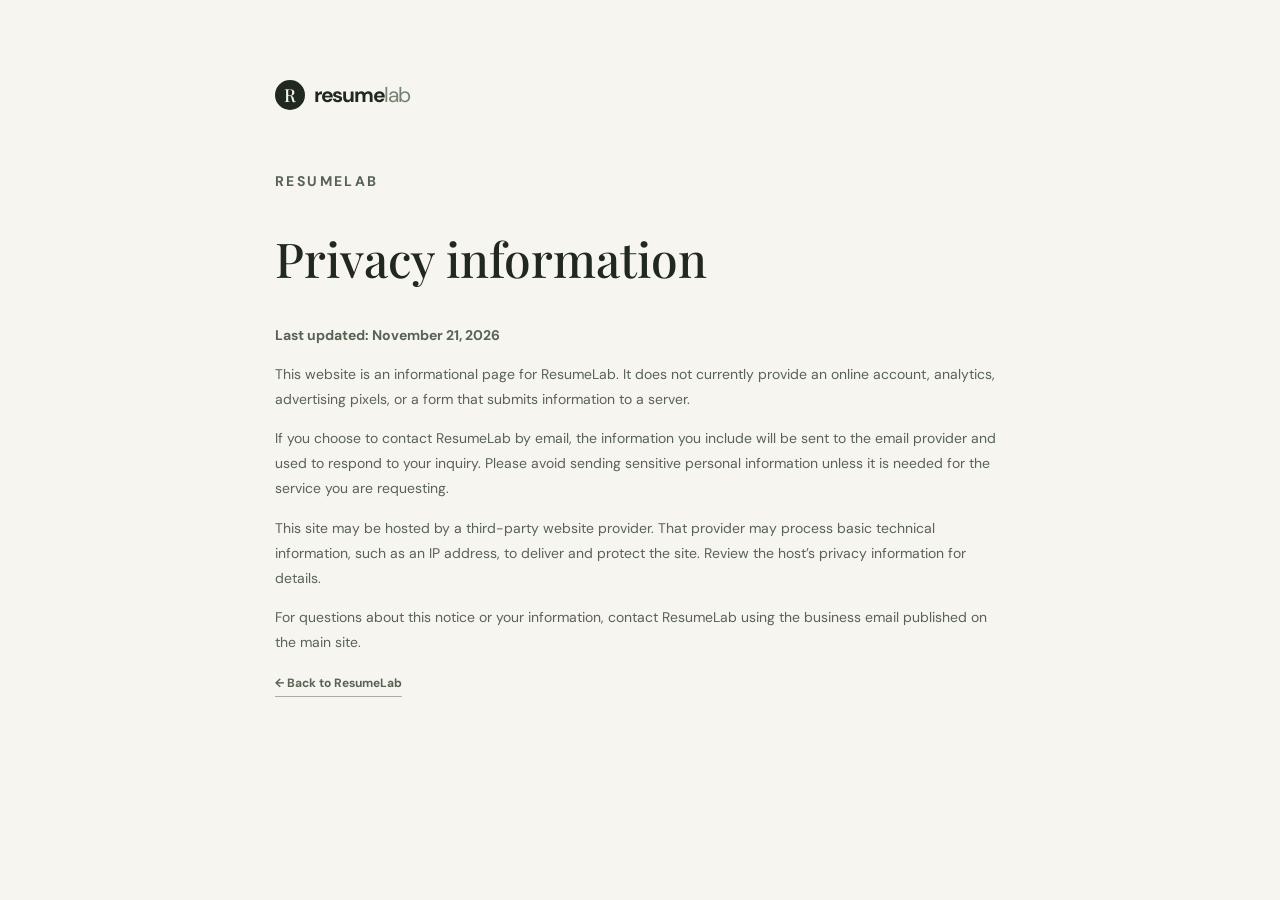
==== privacy.html @ 33723862 "Add files via upload" ====
﻿<!doctype html><html lang="en"><head><meta charset="utf-8"><meta name="viewport" content="width=device-width, initial-scale=1"><meta name="description" content="ResumeLab privacy information"><title>Privacy — ResumeLab</title><link rel="stylesheet" href="styles.css"></head><body><main class="privacy-page"><a class="brand" href="index.html"><span class="brand-mark">R</span><span>resume<span class="brand-light">lab</span></span></a><p class="eyebrow">RESUMELAB</p><h1>Privacy information</h1><p><strong>Last updated: November 21, 2026</strong></p><p>This website is an informational page for ResumeLab. It does not currently provide an online account, analytics, advertising pixels, or a form that submits information to a server.</p><p>If you choose to contact ResumeLab by email, the information you include will be sent to the email provider and used to respond to your inquiry. Please avoid sending sensitive personal information unless it is needed for the service you are requesting.</p><p>This site may be hosted by a third-party website provider. That provider may process basic technical information, such as an IP address, to deliver and protect the site. Review the host’s privacy information for details.</p><p>For questions about this notice or your information, contact ResumeLab using the business email published on the main site.</p><p><a class="text-link" href="index.html">← Back to ResumeLab</a></p></main></body></html>
---- styles.css ----
﻿@import url('https://fonts.googleapis.com/css2?family=DM+Sans:wght@400;500;600;700&family=Playfair+Display:ital,wght@0,500;0,600;0,700;1,500;1,600&display=swap');
:root{--ink:#202820;--muted:#657065;--cream:#f7f5f0;--paper:#fffefa;--green:#d9e7d3;--lime:#b9d66d;--orange:#e77b50;--line:#deded5}*{box-sizing:border-box}html{scroll-behavior:smooth}body{margin:0;background:var(--cream);color:var(--ink);font-family:'DM Sans',sans-serif}a{color:inherit;text-decoration:none}.site-header{height:82px;padding:0 8%;display:flex;align-items:center;justify-content:space-between;border-bottom:1px solid rgba(32,40,32,.09)}.brand{font-weight:700;letter-spacing:-.06em;font-size:21px;display:inline-flex;align-items:center;gap:9px}.brand-light{font-weight:400;color:#758271}.brand-mark{height:30px;width:30px;border-radius:50%;display:grid;place-items:center;background:var(--ink);color:var(--cream);font-family:'Playfair Display',serif;font-size:18px;font-weight:500;letter-spacing:0}.site-header nav{display:flex;align-items:center;gap:34px;font-size:12px;font-weight:600}.site-header nav a:not(.nav-cta){color:#555f53}.nav-cta{padding:12px 17px;border:1px solid var(--ink);border-radius:99px}.nav-cta span{margin-left:9px}.hero{min-height:620px;padding:70px 10% 74px;display:grid;grid-template-columns:1fr 1fr;align-items:center;gap:6%}.eyebrow{font-size:10px;letter-spacing:.17em;font-weight:700;color:#70796a}.eyebrow-dot{display:inline-block;width:7px;height:7px;background:var(--orange);border-radius:50%;margin-right:8px}.hero h1,.section h2,.process h2,.about h2,.contact h2{font-family:'Playfair Display',serif;font-weight:500;letter-spacing:-.04em;line-height:1.07}.hero h1{font-size:clamp(54px,6vw,82px);margin:24px 0}.hero h1 em,.section h2 em,.process h2 em,.about h2 em,.contact h2 em,.about-quote em{font-weight:500;color:#81936d}.hero-text{max-width:420px;font-size:15px;line-height:1.8;color:var(--muted)}.hero-actions{display:flex;align-items:center;gap:24px;margin-top:30px}.button{display:inline-flex;align-items:center;gap:26px;padding:15px 20px;border-radius:3px;font-size:12px;font-weight:700}.button-dark{background:var(--ink);color:white}.button span{font-size:17px}.text-link{font-size:12px;font-weight:700;border-bottom:1px solid #a9ae9f;padding-bottom:5px}.text-link span{margin-left:9px}.hero-note{display:flex;gap:13px;align-items:center;margin-top:57px;font-size:11px;line-height:1.5;color:#788070}.note-star{font-size:25px;color:var(--orange)}.hero-art{height:460px;background:#e7ebdf;position:relative;overflow:hidden;display:grid;place-items:center}.sun{width:250px;height:250px;border-radius:50%;background:#d3dfc7;position:absolute;top:42px;right:42px}.orbit{position:absolute;border:1px solid rgba(93,115,79,.25);border-radius:50%;width:370px;height:370px}.orbit-two{width:430px;height:430px}.paper{position:relative;width:245px;height:335px;background:var(--paper);box-shadow:0 18px 40px #34452b22;padding:22px;transform:rotate(-5deg);z-index:1}.paper-top{display:flex;justify-content:space-between;align-items:center}.paper-logo{font-family:'Playfair Display';color:#849273;font-weight:700;font-size:15px}.paper-label{font-size:6px;letter-spacing:.16em;color:#87907e}.paper-avatar{margin-top:24px;width:32px;height:32px;background:#dce6d4;border-radius:50%}.paper-name{width:105px;height:9px;background:#33402f;margin-top:11px}.paper-line{height:4px;width:100%;background:#e7e8e1;margin-top:8px}.paper-line.line-short{width:57%;margin-top:8px}.paper-line.line-mid{width:76%}.paper-section{font-size:7px;letter-spacing:.14em;color:#839078;margin-top:20px;font-weight:700}.paper-tag{position:absolute;bottom:19px;font-size:7px;letter-spacing:.1em;color:#849273}.paper-tag span{color:#db805c;margin-left:25px}.sticker{position:absolute;z-index:2;font-family:'Playfair Display',serif;font-size:13px;line-height:1.3;box-shadow:0 8px 24px #34452b1a}.sticker-top{top:70px;left:8%;padding:15px 18px;background:#f4e0d4;transform:rotate(-8deg)}.sticker-top span{color:var(--orange);margin-left:6px}.sticker-bottom{bottom:53px;right:7%;padding:16px 19px;background:var(--lime);transform:rotate(7deg)}.sticker-bottom span{margin-left:19px}.strip{height:56px;background:#dbe4d4;display:flex;align-items:center;justify-content:center;gap:5%;font-size:9px;letter-spacing:.2em;font-weight:700;color:#606d58}.strip b{color:#e17b50;font-size:14px}.section{padding:112px 10%}.services{background:var(--paper)}.section-heading{display:flex;align-items:flex-end;justify-content:space-between;margin-bottom:42px}.section h2,.process h2,.about h2{font-size:clamp(40px,4.7vw,58px);margin:13px 0 0}.service-grid{display:grid;grid-template-columns:repeat(3,1fr);border:1px solid var(--line)}.service-card{min-height:270px;padding:25px 27px;position:relative;border-right:1px solid var(--line)}.service-card:last-child{border-right:0}.card-highlight{background:#f0f3ec}.card-number{font-size:10px;color:#8b9385}.service-icon{position:absolute;right:26px;top:23px;font-size:21px;color:#839273}.service-card h3{font-family:'Playfair Display',serif;font-weight:500;font-size:23px;margin:42px 0 10px}.service-card p{font-size:12px;color:var(--muted);line-height:1.75;max-width:260px}.service-card a{position:absolute;bottom:23px;left:27px;font-size:10px;font-weight:700}.service-card a span{margin-left:12px;color:#899577}.small-note{font-size:10px;color:#81877a;margin-top:19px}.process{background:var(--ink);color:#f6f5ef;padding:100px 10%;display:grid;grid-template-columns:.9fr 1.1fr;gap:12%;align-items:center}.process .eyebrow{color:#b2bdab}.process h2 em{color:#c4d49a}.process-intro>p:not(.eyebrow){font-size:13px;line-height:1.8;color:#bdc4b8;max-width:350px;margin:24px 0}.button-light{background:#d9e7d3;color:var(--ink)}.steps article{display:grid;grid-template-columns:50px 1fr;gap:20px;padding:24px 0;border-bottom:1px solid #ffffff27}.steps article:first-child{border-top:1px solid #ffffff27}.steps article>span{font-family:'Playfair Display';color:#b7ca8b;font-size:20px}.steps h3{font-family:'Playfair Display';font-size:20px;font-weight:500;margin:0 0 8px}.steps p{font-size:12px;color:#bdc4b8;line-height:1.7;margin:0}.about{display:grid;grid-template-columns:1fr 1fr;gap:12%;align-items:center;background:#f0eee7}.about-visual{height:365px;background:#e0e8d8;display:grid;place-items:center;position:relative}.about-quote{font-family:'Playfair Display';font-size:31px;line-height:1.25;text-align:center;position:relative}.about-quote span{position:absolute;right:-38px;top:-30px;color:var(--orange);font-size:23px}.about-caption{position:absolute;bottom:20px;font-size:8px;letter-spacing:.2em;color:#75816c}.about-copy>p:not(.eyebrow){font-size:13px;line-height:1.85;color:var(--muted);max-width:450px;margin:22px 0}.about-copy .text-link{display:inline-block;margin-top:9px}.contact{padding:90px 10%;background:#e3e9dd;display:flex;align-items:center;justify-content:space-between;gap:40px}.contact h2{font-size:clamp(38px,4.5vw,54px);margin:15px 0}.contact>div:first-child>p:last-child{color:var(--muted);font-size:13px}.contact-card{width:300px;background:var(--paper);padding:28px;position:relative}.contact-symbol{font-size:26px;color:#879875}.contact-card p{font-size:12px;color:var(--muted);margin:28px 0 12px}.contact-card>a{font-family:'Playfair Display';font-size:20px;border-bottom:1px solid #d4d8ce;padding-bottom:12px;display:flex;justify-content:space-between}.contact-card>a span{color:var(--orange)}.contact-card small{font-size:9px;color:#92988b;display:block;line-height:1.5;margin-top:15px}.site-footer{padding:30px 8%;display:grid;grid-template-columns:auto 1fr auto;align-items:center;gap:24px}.site-footer p,.site-footer small{font-size:10px;color:#7b8375}.footer-links{display:flex;gap:20px;font-size:10px;font-weight:600}.site-footer>small{grid-column:1/-1;border-top:1px solid var(--line);padding-top:18px}.privacy-page{max-width:780px;margin:80px auto;padding:0 25px;min-height:70vh}.privacy-page h1{font:500 48px 'Playfair Display'}.privacy-page p{font-size:14px;line-height:1.8;color:#586354}.privacy-page .brand{margin-bottom:45px}
@media(max-width:800px){.site-header{padding:0 5%}.site-header nav{gap:15px}.site-header nav a:not(.nav-cta){display:none}.hero{padding:55px 7%;grid-template-columns:1fr;gap:40px}.hero-art{height:390px}.strip{gap:3%;font-size:7px}.section,.process,.contact{padding:75px 7%}.service-grid{grid-template-columns:1fr}.service-card{border-right:0;border-bottom:1px solid var(--line);min-height:230px}.service-card:last-child{border-bottom:0}.process{grid-template-columns:1fr;gap:45px}.about{grid-template-columns:1fr;gap:50px}.about-visual{max-width:480px;width:100%;margin:auto}.contact{align-items:flex-start;flex-direction:column}.contact-card{width:min(100%,400px)}.site-footer{padding:30px 6%;grid-template-columns:1fr auto}.site-footer p{grid-column:1/-1;grid-row:2;margin:0}.footer-links{grid-column:2;grid-row:1}.site-footer>small{grid-row:3}}
@media(max-width:480px){.site-header{height:70px}.brand{font-size:18px}.nav-cta{padding:10px 12px;font-size:10px}.hero h1{font-size:54px}.hero-art{height:340px}.paper{transform:scale(.88) rotate(-5deg)}.sticker-top{top:40px}.sticker-bottom{bottom:35px}.strip{letter-spacing:.1em}.strip span:last-child,.strip b:last-of-type{display:none}.section-heading{display:block}.section-heading h2{margin-top:15px}.about-visual{height:310px}}
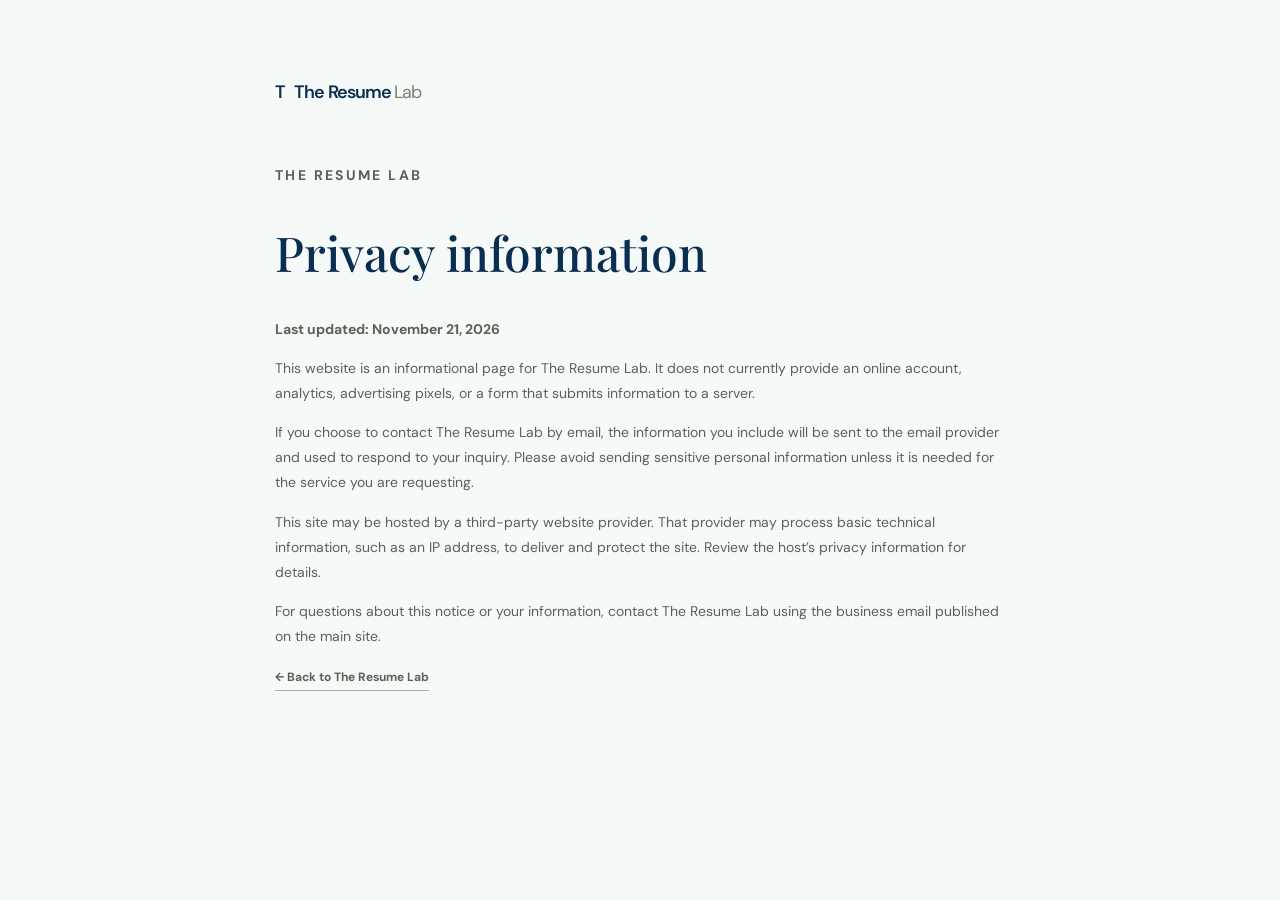
==== commit 2e97f65f: "Update privacy page brand name" ====
--- a/privacy.html
+++ b/privacy.html
@@ -1 +1 @@
-﻿<!doctype html><html lang="en"><head><meta charset="utf-8"><meta name="viewport" content="width=device-width, initial-scale=1"><meta name="description" content="ResumeLab privacy information"><title>Privacy — ResumeLab</title><link rel="stylesheet" href="styles.css"></head><body><main class="privacy-page"><a class="brand" href="index.html"><span class="brand-mark">R</span><span>resume<span class="brand-light">lab</span></span></a><p class="eyebrow">RESUMELAB</p><h1>Privacy information</h1><p><strong>Last updated: November 21, 2026</strong></p><p>This website is an informational page for ResumeLab. It does not currently provide an online account, analytics, advertising pixels, or a form that submits information to a server.</p><p>If you choose to contact ResumeLab by email, the information you include will be sent to the email provider and used to respond to your inquiry. Please avoid sending sensitive personal information unless it is needed for the service you are requesting.</p><p>This site may be hosted by a third-party website provider. That provider may process basic technical information, such as an IP address, to deliver and protect the site. Review the host’s privacy information for details.</p><p>For questions about this notice or your information, contact ResumeLab using the business email published on the main site.</p><p><a class="text-link" href="index.html">← Back to ResumeLab</a></p></main></body></html>
+﻿<!doctype html><html lang="en"><head><meta charset="utf-8"><meta name="viewport" content="width=device-width, initial-scale=1"><meta name="description" content="The Resume Lab privacy information"><title>Privacy — The Resume Lab</title><link rel="stylesheet" href="styles.css"></head><body><main class="privacy-page"><a class="brand" href="index.html"><span class="brand-mark">T</span><span>The Resume <span class="brand-light">Lab</span></span></a><p class="eyebrow">THE RESUME LAB</p><h1>Privacy information</h1><p><strong>Last updated: November 21, 2026</strong></p><p>This website is an informational page for The Resume Lab. It does not currently provide an online account, analytics, advertising pixels, or a form that submits information to a server.</p><p>If you choose to contact The Resume Lab by email, the information you include will be sent to the email provider and used to respond to your inquiry. Please avoid sending sensitive personal information unless it is needed for the service you are requesting.</p><p>This site may be hosted by a third-party website provider. That provider may process basic technical information, such as an IP address, to deliver and protect the site. Review the host’s privacy information for details.</p><p>For questions about this notice or your information, contact The Resume Lab using the business email published on the main site.</p><p><a class="text-link" href="index.html">← Back to The Resume Lab</a></p></main></body></html>
--- a/styles.css
+++ b/styles.css
@@ -1,4 +1,29 @@
-﻿@import url('https://fonts.googleapis.com/css2?family=DM+Sans:wght@400;500;600;700&family=Playfair+Display:ital,wght@0,500;0,600;0,700;1,500;1,600&display=swap');
-:root{--ink:#202820;--muted:#657065;--cream:#f7f5f0;--paper:#fffefa;--green:#d9e7d3;--lime:#b9d66d;--orange:#e77b50;--line:#deded5}*{box-sizing:border-box}html{scroll-behavior:smooth}body{margin:0;background:var(--cream);color:var(--ink);font-family:'DM Sans',sans-serif}a{color:inherit;text-decoration:none}.site-header{height:82px;padding:0 8%;display:flex;align-items:center;justify-content:space-between;border-bottom:1px solid rgba(32,40,32,.09)}.brand{font-weight:700;letter-spacing:-.06em;font-size:21px;display:inline-flex;align-items:center;gap:9px}.brand-light{font-weight:400;color:#758271}.brand-mark{height:30px;width:30px;border-radius:50%;display:grid;place-items:center;background:var(--ink);color:var(--cream);font-family:'Playfair Display',serif;font-size:18px;font-weight:500;letter-spacing:0}.site-header nav{display:flex;align-items:center;gap:34px;font-size:12px;font-weight:600}.site-header nav a:not(.nav-cta){color:#555f53}.nav-cta{padding:12px 17px;border:1px solid var(--ink);border-radius:99px}.nav-cta span{margin-left:9px}.hero{min-height:620px;padding:70px 10% 74px;display:grid;grid-template-columns:1fr 1fr;align-items:center;gap:6%}.eyebrow{font-size:10px;letter-spacing:.17em;font-weight:700;color:#70796a}.eyebrow-dot{display:inline-block;width:7px;height:7px;background:var(--orange);border-radius:50%;margin-right:8px}.hero h1,.section h2,.process h2,.about h2,.contact h2{font-family:'Playfair Display',serif;font-weight:500;letter-spacing:-.04em;line-height:1.07}.hero h1{font-size:clamp(54px,6vw,82px);margin:24px 0}.hero h1 em,.section h2 em,.process h2 em,.about h2 em,.contact h2 em,.about-quote em{font-weight:500;color:#81936d}.hero-text{max-width:420px;font-size:15px;line-height:1.8;color:var(--muted)}.hero-actions{display:flex;align-items:center;gap:24px;margin-top:30px}.button{display:inline-flex;align-items:center;gap:26px;padding:15px 20px;border-radius:3px;font-size:12px;font-weight:700}.button-dark{background:var(--ink);color:white}.button span{font-size:17px}.text-link{font-size:12px;font-weight:700;border-bottom:1px solid #a9ae9f;padding-bottom:5px}.text-link span{margin-left:9px}.hero-note{display:flex;gap:13px;align-items:center;margin-top:57px;font-size:11px;line-height:1.5;color:#788070}.note-star{font-size:25px;color:var(--orange)}.hero-art{height:460px;background:#e7ebdf;position:relative;overflow:hidden;display:grid;place-items:center}.sun{width:250px;height:250px;border-radius:50%;background:#d3dfc7;position:absolute;top:42px;right:42px}.orbit{position:absolute;border:1px solid rgba(93,115,79,.25);border-radius:50%;width:370px;height:370px}.orbit-two{width:430px;height:430px}.paper{position:relative;width:245px;height:335px;background:var(--paper);box-shadow:0 18px 40px #34452b22;padding:22px;transform:rotate(-5deg);z-index:1}.paper-top{display:flex;justify-content:space-between;align-items:center}.paper-logo{font-family:'Playfair Display';color:#849273;font-weight:700;font-size:15px}.paper-label{font-size:6px;letter-spacing:.16em;color:#87907e}.paper-avatar{margin-top:24px;width:32px;height:32px;background:#dce6d4;border-radius:50%}.paper-name{width:105px;height:9px;background:#33402f;margin-top:11px}.paper-line{height:4px;width:100%;background:#e7e8e1;margin-top:8px}.paper-line.line-short{width:57%;margin-top:8px}.paper-line.line-mid{width:76%}.paper-section{font-size:7px;letter-spacing:.14em;color:#839078;margin-top:20px;font-weight:700}.paper-tag{position:absolute;bottom:19px;font-size:7px;letter-spacing:.1em;color:#849273}.paper-tag span{color:#db805c;margin-left:25px}.sticker{position:absolute;z-index:2;font-family:'Playfair Display',serif;font-size:13px;line-height:1.3;box-shadow:0 8px 24px #34452b1a}.sticker-top{top:70px;left:8%;padding:15px 18px;background:#f4e0d4;transform:rotate(-8deg)}.sticker-top span{color:var(--orange);margin-left:6px}.sticker-bottom{bottom:53px;right:7%;padding:16px 19px;background:var(--lime);transform:rotate(7deg)}.sticker-bottom span{margin-left:19px}.strip{height:56px;background:#dbe4d4;display:flex;align-items:center;justify-content:center;gap:5%;font-size:9px;letter-spacing:.2em;font-weight:700;color:#606d58}.strip b{color:#e17b50;font-size:14px}.section{padding:112px 10%}.services{background:var(--paper)}.section-heading{display:flex;align-items:flex-end;justify-content:space-between;margin-bottom:42px}.section h2,.process h2,.about h2{font-size:clamp(40px,4.7vw,58px);margin:13px 0 0}.service-grid{display:grid;grid-template-columns:repeat(3,1fr);border:1px solid var(--line)}.service-card{min-height:270px;padding:25px 27px;position:relative;border-right:1px solid var(--line)}.service-card:last-child{border-right:0}.card-highlight{background:#f0f3ec}.card-number{font-size:10px;color:#8b9385}.service-icon{position:absolute;right:26px;top:23px;font-size:21px;color:#839273}.service-card h3{font-family:'Playfair Display',serif;font-weight:500;font-size:23px;margin:42px 0 10px}.service-card p{font-size:12px;color:var(--muted);line-height:1.75;max-width:260px}.service-card a{position:absolute;bottom:23px;left:27px;font-size:10px;font-weight:700}.service-card a span{margin-left:12px;color:#899577}.small-note{font-size:10px;color:#81877a;margin-top:19px}.process{background:var(--ink);color:#f6f5ef;padding:100px 10%;display:grid;grid-template-columns:.9fr 1.1fr;gap:12%;align-items:center}.process .eyebrow{color:#b2bdab}.process h2 em{color:#c4d49a}.process-intro>p:not(.eyebrow){font-size:13px;line-height:1.8;color:#bdc4b8;max-width:350px;margin:24px 0}.button-light{background:#d9e7d3;color:var(--ink)}.steps article{display:grid;grid-template-columns:50px 1fr;gap:20px;padding:24px 0;border-bottom:1px solid #ffffff27}.steps article:first-child{border-top:1px solid #ffffff27}.steps article>span{font-family:'Playfair Display';color:#b7ca8b;font-size:20px}.steps h3{font-family:'Playfair Display';font-size:20px;font-weight:500;margin:0 0 8px}.steps p{font-size:12px;color:#bdc4b8;line-height:1.7;margin:0}.about{display:grid;grid-template-columns:1fr 1fr;gap:12%;align-items:center;background:#f0eee7}.about-visual{height:365px;background:#e0e8d8;display:grid;place-items:center;position:relative}.about-quote{font-family:'Playfair Display';font-size:31px;line-height:1.25;text-align:center;position:relative}.about-quote span{position:absolute;right:-38px;top:-30px;color:var(--orange);font-size:23px}.about-caption{position:absolute;bottom:20px;font-size:8px;letter-spacing:.2em;color:#75816c}.about-copy>p:not(.eyebrow){font-size:13px;line-height:1.85;color:var(--muted);max-width:450px;margin:22px 0}.about-copy .text-link{display:inline-block;margin-top:9px}.contact{padding:90px 10%;background:#e3e9dd;display:flex;align-items:center;justify-content:space-between;gap:40px}.contact h2{font-size:clamp(38px,4.5vw,54px);margin:15px 0}.contact>div:first-child>p:last-child{color:var(--muted);font-size:13px}.contact-card{width:300px;background:var(--paper);padding:28px;position:relative}.contact-symbol{font-size:26px;color:#879875}.contact-card p{font-size:12px;color:var(--muted);margin:28px 0 12px}.contact-card>a{font-family:'Playfair Display';font-size:20px;border-bottom:1px solid #d4d8ce;padding-bottom:12px;display:flex;justify-content:space-between}.contact-card>a span{color:var(--orange)}.contact-card small{font-size:9px;color:#92988b;display:block;line-height:1.5;margin-top:15px}.site-footer{padding:30px 8%;display:grid;grid-template-columns:auto 1fr auto;align-items:center;gap:24px}.site-footer p,.site-footer small{font-size:10px;color:#7b8375}.footer-links{display:flex;gap:20px;font-size:10px;font-weight:600}.site-footer>small{grid-column:1/-1;border-top:1px solid var(--line);padding-top:18px}.privacy-page{max-width:780px;margin:80px auto;padding:0 25px;min-height:70vh}.privacy-page h1{font:500 48px 'Playfair Display'}.privacy-page p{font-size:14px;line-height:1.8;color:#586354}.privacy-page .brand{margin-bottom:45px}
-@media(max-width:800px){.site-header{padding:0 5%}.site-header nav{gap:15px}.site-header nav a:not(.nav-cta){display:none}.hero{padding:55px 7%;grid-template-columns:1fr;gap:40px}.hero-art{height:390px}.strip{gap:3%;font-size:7px}.section,.process,.contact{padding:75px 7%}.service-grid{grid-template-columns:1fr}.service-card{border-right:0;border-bottom:1px solid var(--line);min-height:230px}.service-card:last-child{border-bottom:0}.process{grid-template-columns:1fr;gap:45px}.about{grid-template-columns:1fr;gap:50px}.about-visual{max-width:480px;width:100%;margin:auto}.contact{align-items:flex-start;flex-direction:column}.contact-card{width:min(100%,400px)}.site-footer{padding:30px 6%;grid-template-columns:1fr auto}.site-footer p{grid-column:1/-1;grid-row:2;margin:0}.footer-links{grid-column:2;grid-row:1}.site-footer>small{grid-row:3}}
+﻿@import url('https://fonts.googleapis.com/css2?family=DM+Sans:wght@400;500;600;700&family=Playfair+Display:ital,wght@0,500;0,600;0,700;1,500;1,600&display=swap');
+:root{--ink:#202820;--muted:#657065;--cream:#f7f5f0;--paper:#fffefa;--green:#d9e7d3;--lime:#b9d66d;--orange:#e77b50;--line:#deded5}*{box-sizing:border-box}html{scroll-behavior:smooth}body{margin:0;background:var(--cream);color:var(--ink);font-family:'DM Sans',sans-serif}a{color:inherit;text-decoration:none}.site-header{height:82px;padding:0 8%;display:flex;align-items:center;justify-content:space-between;border-bottom:1px solid rgba(32,40,32,.09)}.brand{font-weight:700;letter-spacing:-.06em;font-size:21px;display:inline-flex;align-items:center;gap:9px}.brand-light{font-weight:400;color:#758271}.brand-logo{height:43px;width:43px;object-fit:contain;mix-blend-mode:multiply}.brand>span{font-family:'DM Sans',sans-serif;font-size:18px;font-weight:600;letter-spacing:-.05em;color:var(--ink)}.site-header nav{display:flex;align-items:center;gap:34px;font-size:12px;font-weight:600}.site-header nav a:not(.nav-cta){color:#555f53}.nav-cta{padding:12px 17px;border:1px solid var(--ink);border-radius:99px}.nav-cta span{margin-left:9px}.hero{min-height:620px;padding:70px 10% 74px;display:grid;grid-template-columns:1fr 1fr;align-items:center;gap:6%}.eyebrow{font-size:10px;letter-spacing:.17em;font-weight:700;color:#70796a}.eyebrow-dot{display:inline-block;width:7px;height:7px;background:var(--orange);border-radius:50%;margin-right:8px}.hero h1,.section h2,.process h2,.about h2,.contact h2{font-family:'Playfair Display',serif;font-weight:500;letter-spacing:-.04em;line-height:1.07}.hero h1{font-size:clamp(54px,6vw,82px);margin:24px 0}.hero h1 em,.section h2 em,.process h2 em,.about h2 em,.contact h2 em,.about-quote em{font-weight:500;color:#81936d}.hero-text{max-width:420px;font-size:15px;line-height:1.8;color:var(--muted)}.hero-actions{display:flex;align-items:center;gap:24px;margin-top:30px}.button{display:inline-flex;align-items:center;gap:26px;padding:15px 20px;border-radius:3px;font-size:12px;font-weight:700}.button-dark{background:var(--ink);color:white}.button span{font-size:17px}.text-link{font-size:12px;font-weight:700;border-bottom:1px solid #a9ae9f;padding-bottom:5px}.text-link span{margin-left:9px}.hero-note{display:flex;gap:13px;align-items:center;margin-top:57px;font-size:11px;line-height:1.5;color:#788070}.note-star{font-size:25px;color:var(--orange)}.hero-art{height:460px;background:#e7ebdf;position:relative;overflow:hidden;display:grid;place-items:center}.sun{width:250px;height:250px;border-radius:50%;background:#d3dfc7;position:absolute;top:42px;right:42px}.orbit{position:absolute;border:1px solid rgba(93,115,79,.25);border-radius:50%;width:370px;height:370px}.orbit-two{width:430px;height:430px}.paper{position:relative;width:245px;height:335px;background:var(--paper);box-shadow:0 18px 40px #34452b22;padding:22px;transform:rotate(-5deg);z-index:1}.paper-top{display:flex;justify-content:space-between;align-items:center}.paper-logo{font-family:'Playfair Display';color:#849273;font-weight:700;font-size:15px}.paper-label{font-size:6px;letter-spacing:.16em;color:#87907e}.paper-avatar{margin-top:24px;width:32px;height:32px;background:#dce6d4;border-radius:50%}.paper-name{width:105px;height:9px;background:#33402f;margin-top:11px}.paper-line{height:4px;width:100%;background:#e7e8e1;margin-top:8px}.paper-line.line-short{width:57%;margin-top:8px}.paper-line.line-mid{width:76%}.paper-section{font-size:7px;letter-spacing:.14em;color:#839078;margin-top:20px;font-weight:700}.paper-tag{position:absolute;bottom:19px;font-size:7px;letter-spacing:.1em;color:#849273}.paper-tag span{color:#db805c;margin-left:25px}.sticker{position:absolute;z-index:2;font-family:'Playfair Display',serif;font-size:13px;line-height:1.3;box-shadow:0 8px 24px #34452b1a}.sticker-top{top:70px;left:8%;padding:15px 18px;background:#f4e0d4;transform:rotate(-8deg)}.sticker-top span{color:var(--orange);margin-left:6px}.sticker-bottom{bottom:53px;right:7%;padding:16px 19px;background:var(--lime);transform:rotate(7deg)}.sticker-bottom span{margin-left:19px}.strip{height:56px;background:#dbe4d4;display:flex;align-items:center;justify-content:center;gap:5%;font-size:9px;letter-spacing:.2em;font-weight:700;color:#606d58}.strip b{color:#e17b50;font-size:14px}.section{padding:112px 10%}.services{background:var(--paper)}.section-heading{display:flex;align-items:flex-end;justify-content:space-between;margin-bottom:42px}.section h2,.process h2,.about h2{font-size:clamp(40px,4.7vw,58px);margin:13px 0 0}.service-grid{display:grid;grid-template-columns:repeat(3,1fr);border:1px solid var(--line)}.service-card{min-height:270px;padding:25px 27px;position:relative;border-right:1px solid var(--line)}.service-card:last-child{border-right:0}.card-highlight{background:#f0f3ec}.card-number{font-size:10px;color:#8b9385}.service-icon{position:absolute;right:26px;top:23px;font-size:21px;color:#839273}.service-card h3{font-family:'Playfair Display',serif;font-weight:500;font-size:23px;margin:42px 0 10px}.service-card p{font-size:12px;color:var(--muted);line-height:1.75;max-width:260px}.service-card a{position:absolute;bottom:23px;left:27px;font-size:10px;font-weight:700}.service-card a span{margin-left:12px;color:#899577}.small-note{font-size:10px;color:#81877a;margin-top:19px}.process{background:var(--ink);color:#f6f5ef;padding:100px 10%;display:grid;grid-template-columns:.9fr 1.1fr;gap:12%;align-items:center}.process .eyebrow{color:#b2bdab}.process h2 em{color:#c4d49a}.process-intro>p:not(.eyebrow){font-size:13px;line-height:1.8;color:#bdc4b8;max-width:350px;margin:24px 0}.button-light{background:#d9e7d3;color:var(--ink)}.steps article{display:grid;grid-template-columns:50px 1fr;gap:20px;padding:24px 0;border-bottom:1px solid #ffffff27}.steps article:first-child{border-top:1px solid #ffffff27}.steps article>span{font-family:'Playfair Display';color:#b7ca8b;font-size:20px}.steps h3{font-family:'Playfair Display';font-size:20px;font-weight:500;margin:0 0 8px}.steps p{font-size:12px;color:#bdc4b8;line-height:1.7;margin:0}.about{display:grid;grid-template-columns:1fr 1fr;gap:12%;align-items:center;background:#f0eee7}.about-visual{height:365px;background:#e0e8d8;display:grid;place-items:center;position:relative}.about-quote{font-family:'Playfair Display';font-size:31px;line-height:1.25;text-align:center;position:relative}.about-quote span{position:absolute;right:-38px;top:-30px;color:var(--orange);font-size:23px}.about-caption{position:absolute;bottom:20px;font-size:8px;letter-spacing:.2em;color:#75816c}.about-copy>p:not(.eyebrow){font-size:13px;line-height:1.85;color:var(--muted);max-width:450px;margin:22px 0}.about-copy .text-link{display:inline-block;margin-top:9px}.contact{padding:90px 10%;background:#e3e9dd;display:flex;align-items:center;justify-content:space-between;gap:40px}.contact h2{font-size:clamp(38px,4.5vw,54px);margin:15px 0}.contact>div:first-child>p:last-child{color:var(--muted);font-size:13px}.contact-card{width:300px;background:var(--paper);padding:28px;position:relative}.contact-symbol{font-size:26px;color:#879875}.contact-card p{font-size:12px;color:var(--muted);margin:28px 0 12px}.contact-card>a{font-family:'Playfair Display';font-size:20px;border-bottom:1px solid #d4d8ce;padding-bottom:12px;display:flex;justify-content:space-between}.contact-card>a span{color:var(--orange)}.contact-card small{font-size:9px;color:#92988b;display:block;line-height:1.5;margin-top:15px}.site-footer{padding:30px 8%;display:grid;grid-template-columns:auto 1fr auto;align-items:center;gap:24px}.site-footer p,.site-footer small{font-size:10px;color:#7b8375}.footer-links{display:flex;gap:20px;font-size:10px;font-weight:600}.site-footer>small{grid-column:1/-1;border-top:1px solid var(--line);padding-top:18px}.privacy-page{max-width:780px;margin:80px auto;padding:0 25px;min-height:70vh}.privacy-page h1{font:500 48px 'Playfair Display'}.privacy-page p{font-size:14px;line-height:1.8;color:#586354}.privacy-page .brand{margin-bottom:45px}
+@media(max-width:800px){.site-header{padding:0 5%}.site-header nav{gap:15px}.site-header nav a:not(.nav-cta){display:none}.hero{padding:55px 7%;grid-template-columns:1fr;gap:40px}.hero-art{height:390px}.strip{gap:3%;font-size:7px}.section,.process,.contact{padding:75px 7%}.service-grid{grid-template-columns:1fr}.service-card{border-right:0;border-bottom:1px solid var(--line);min-height:230px}.service-card:last-child{border-bottom:0}.process{grid-template-columns:1fr;gap:45px}.about{grid-template-columns:1fr;gap:50px}.about-visual{max-width:480px;width:100%;margin:auto}.contact{align-items:flex-start;flex-direction:column}.contact-card{width:min(100%,400px)}.site-footer{padding:30px 6%;grid-template-columns:1fr auto}.site-footer p{grid-column:1/-1;grid-row:2;margin:0}.footer-links{grid-column:2;grid-row:1}.site-footer>small{grid-row:3}}
 @media(max-width:480px){.site-header{height:70px}.brand{font-size:18px}.nav-cta{padding:10px 12px;font-size:10px}.hero h1{font-size:54px}.hero-art{height:340px}.paper{transform:scale(.88) rotate(-5deg)}.sticker-top{top:40px}.sticker-bottom{bottom:35px}.strip{letter-spacing:.1em}.strip span:last-child,.strip b:last-of-type{display:none}.section-heading{display:block}.section-heading h2{margin-top:15px}.about-visual{height:310px}}
+
+
+/* ResumeLab logo palette */
+:root{--ink:#0b2e50;--muted:#526978;--cream:#f5faf9;--paper:#ffffff;--green:#d8eeec;--lime:#56aaa7;--orange:#168e8b;--line:#d8e5e7;--teal:#168e8b;--navy:#0b2e50}
+.hero h1 em,.section h2 em,.about h2 em,.contact h2 em,.about-quote em{color:var(--teal)}
+.hero-art{background:#e7f2f1}
+.sun{background:#d0e8e6}
+.orbit{border-color:rgba(11,46,80,.22)}
+.paper-logo,.paper-tag,.service-icon,.about-caption,.contact-symbol{color:var(--teal)}
+.paper-tag span,.sticker-top span,.contact-card>a span{color:var(--teal)}
+.sticker-top{background:#d9efed}
+.sticker-bottom{background:#56aaa7;color:#0b2e50}
+.strip{background:#d8eeec;color:#0b2e50}
+.strip b{color:#168e8b}
+.card-highlight{background:#edf7f6}
+.process .eyebrow{color:#b9dcda}
+.process h2 em{color:#83ceca}
+.steps article>span{color:#83ceca}
+.steps p{color:#d6e5e7}
+.about{background:#f0f7f6}
+.about-visual{background:#dcefed}
+.about-quote span{color:var(--teal)}
+.about-caption{color:#426474}
+.contact{background:#dcefed}
+.contact-card small{color:#687f89}
